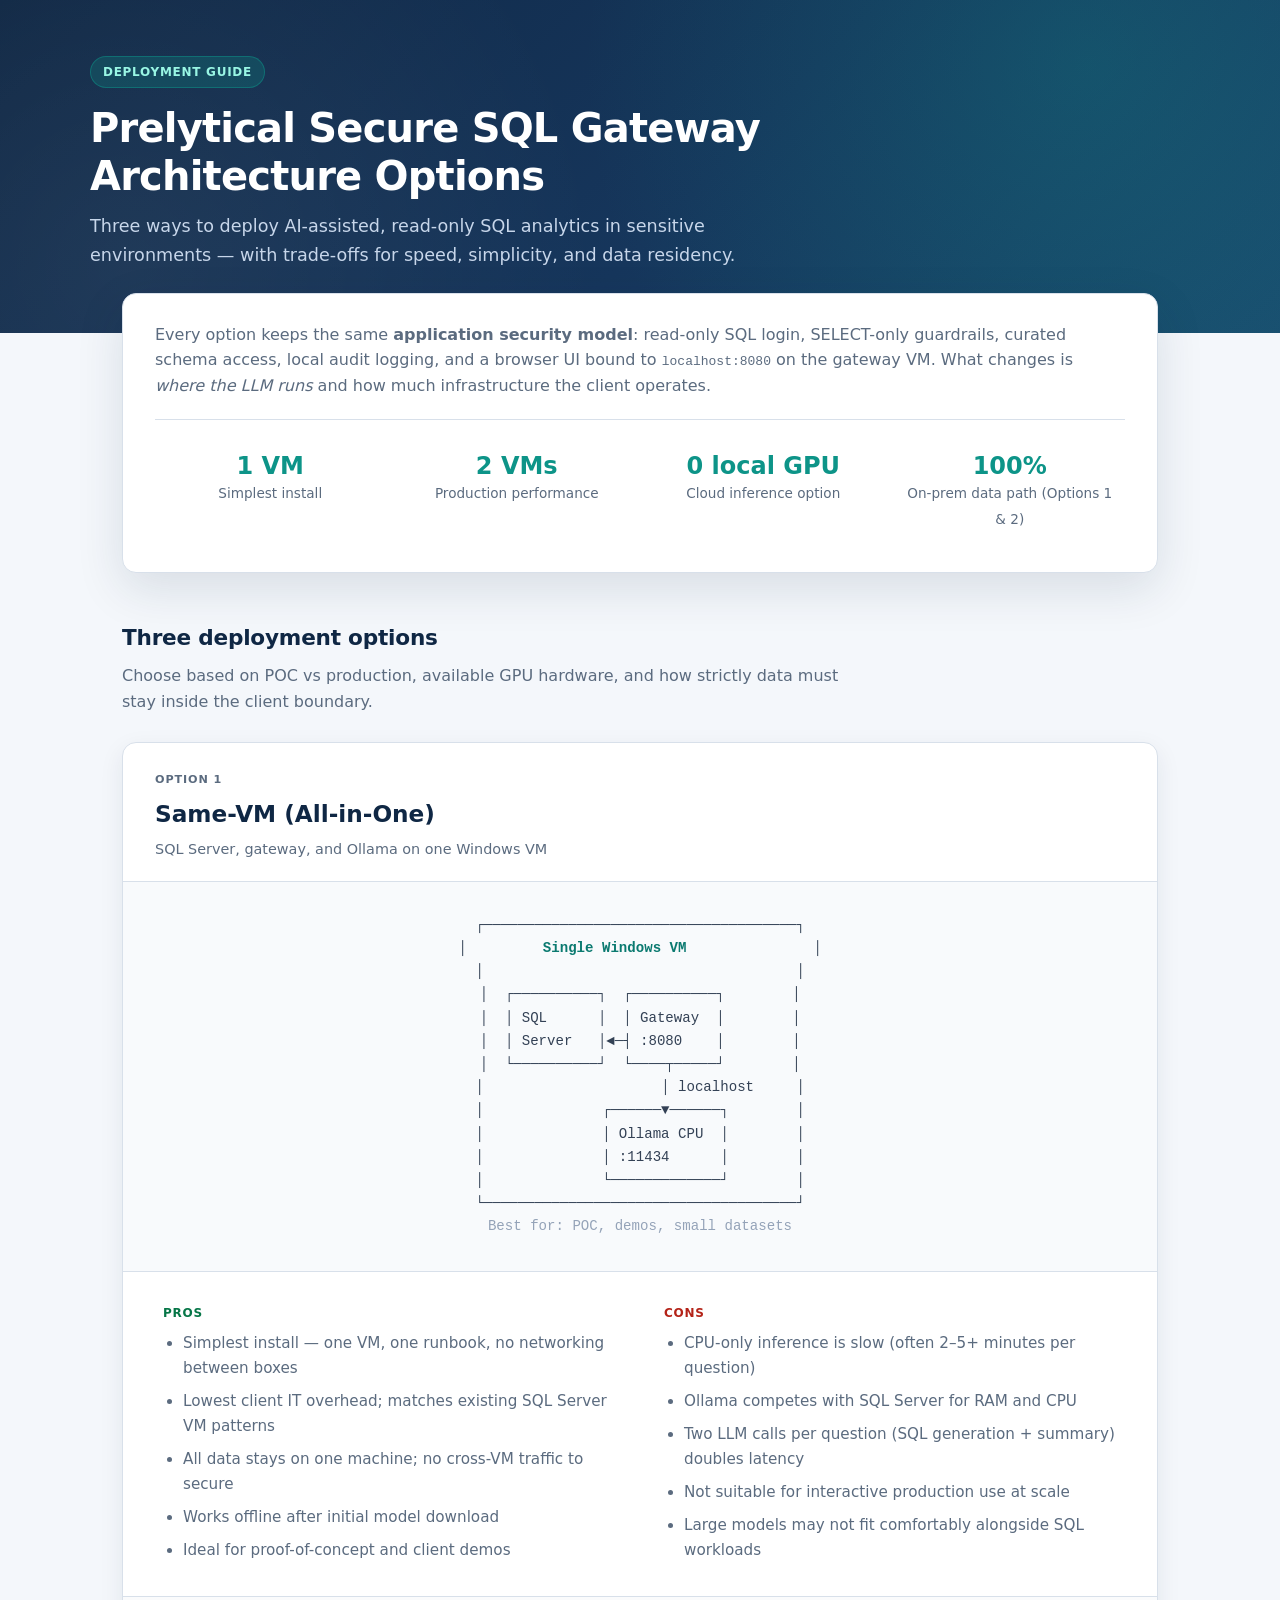
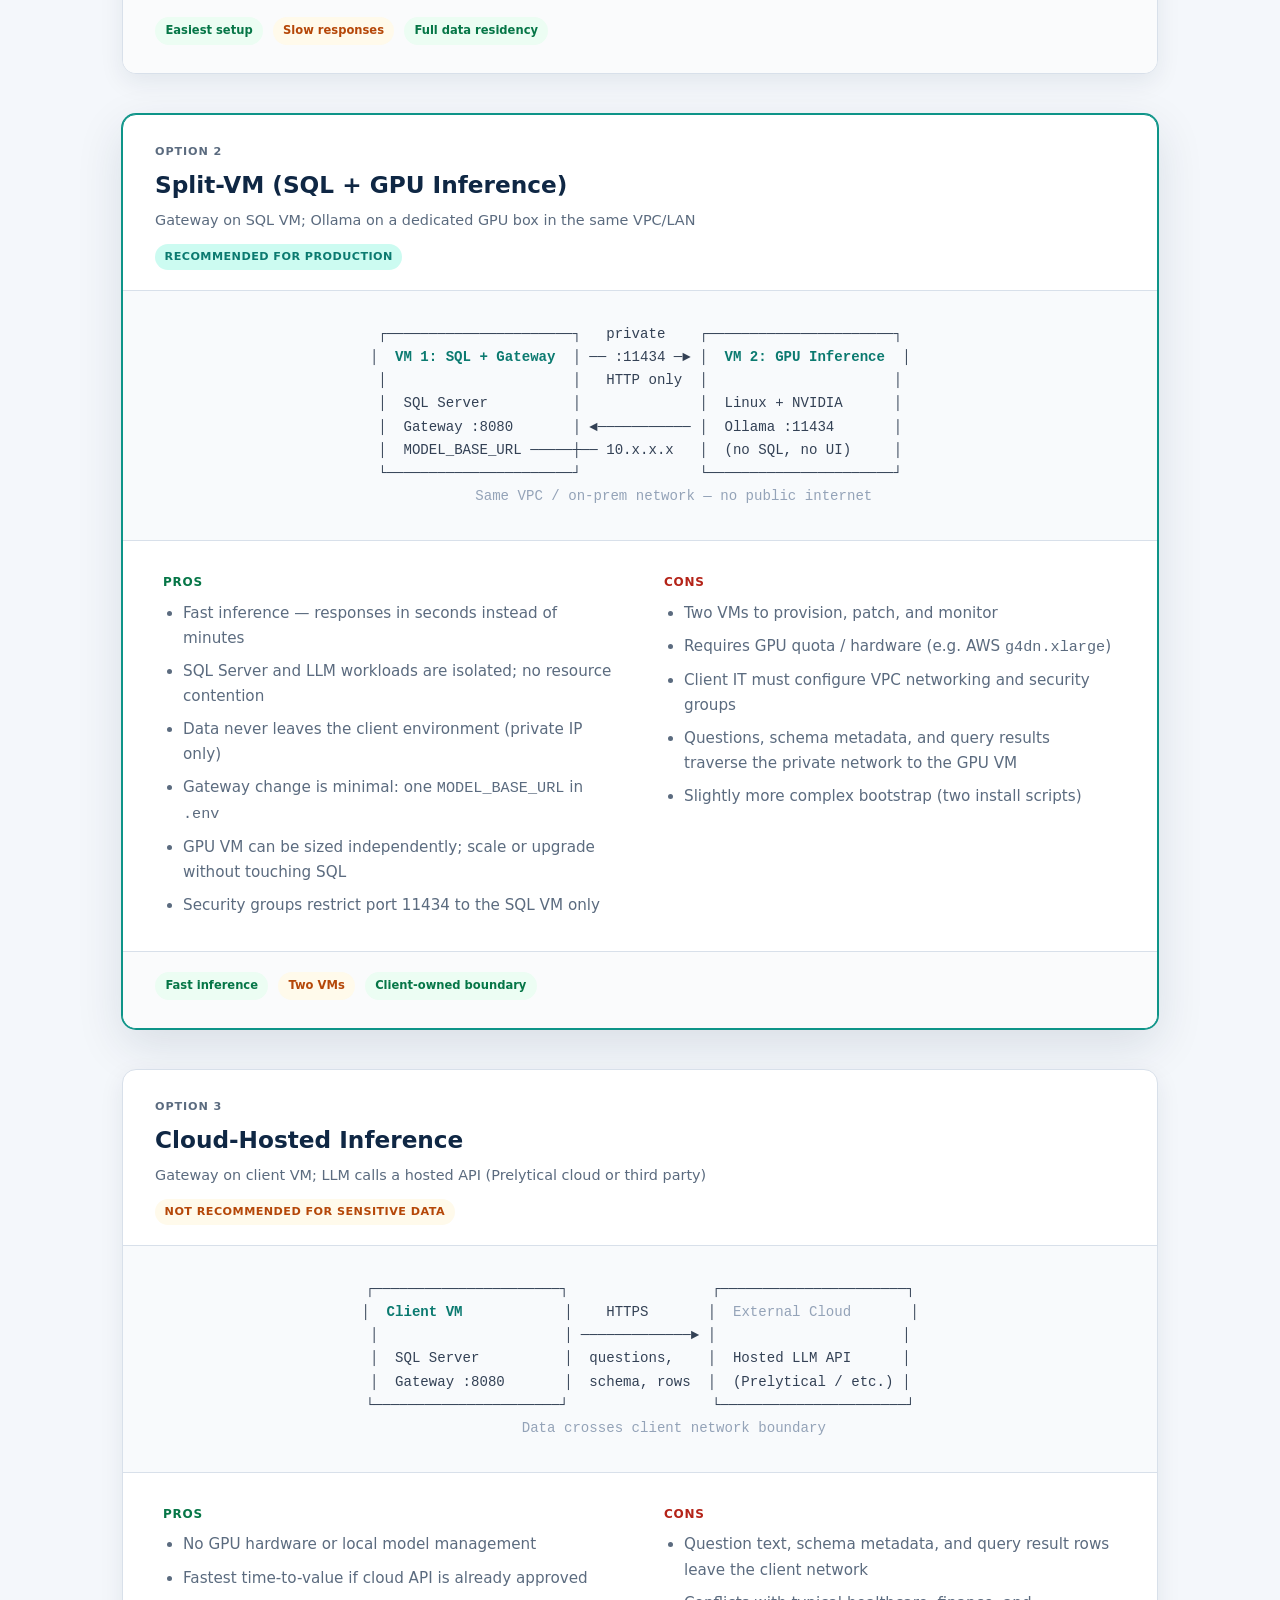
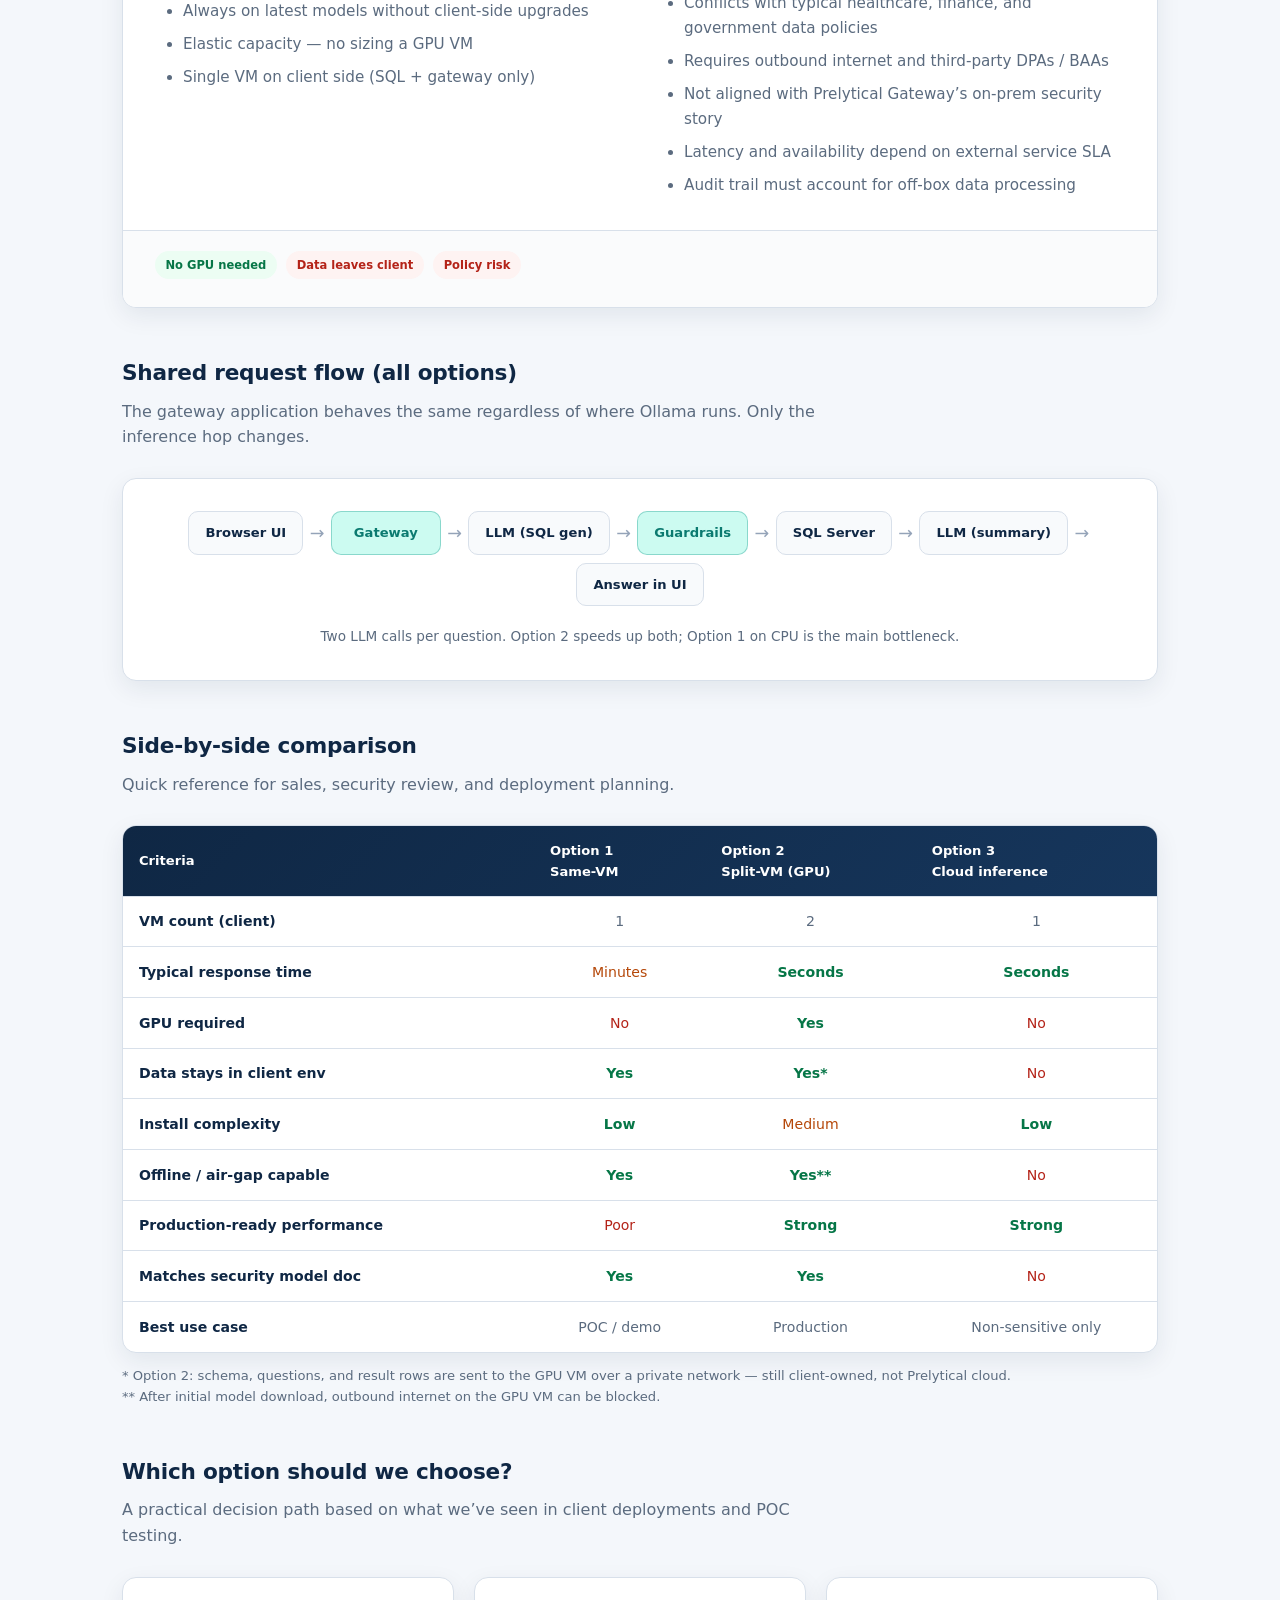
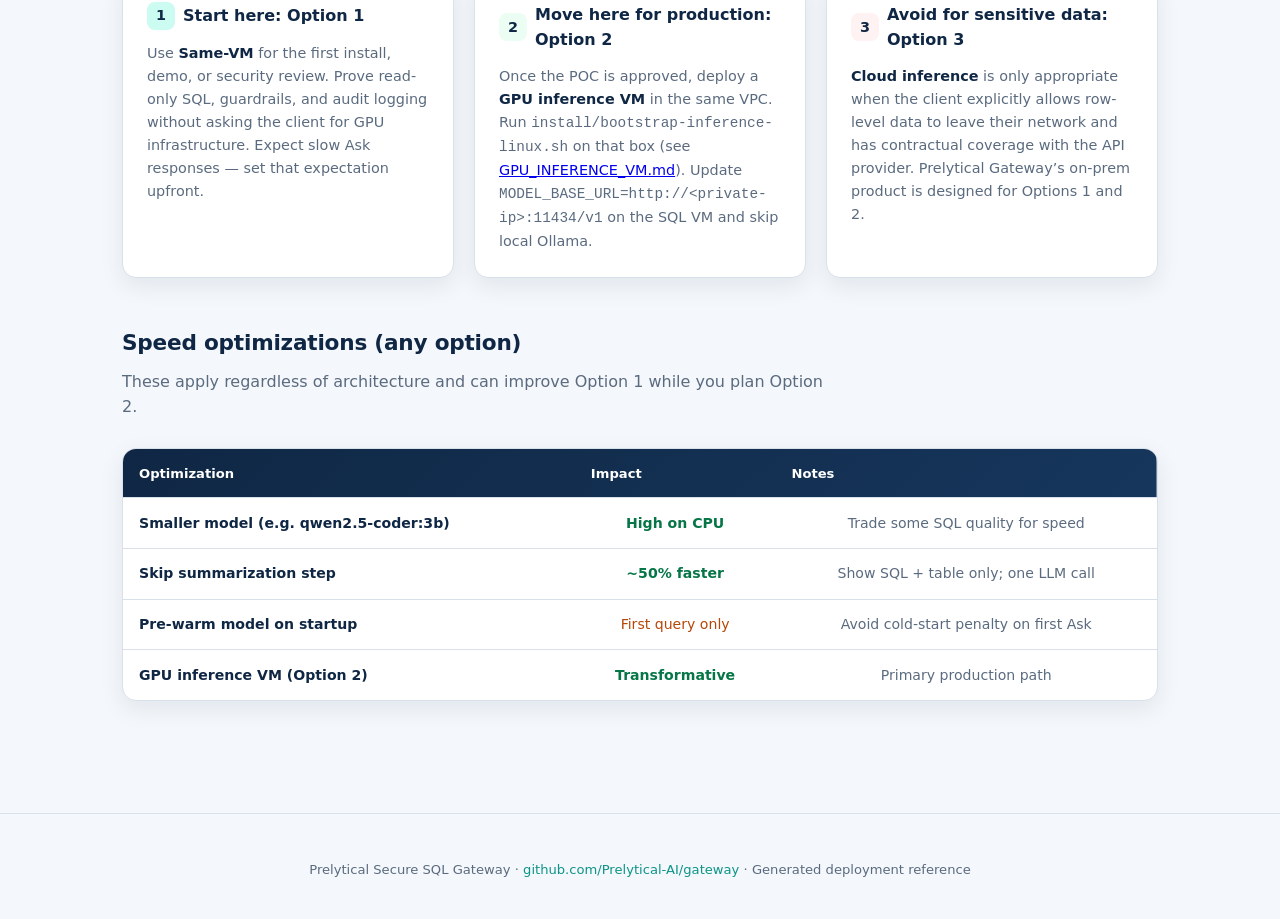
==== docs/ARCHITECTURE_OPTIONS.html @ 2bc0987d "separate vm" ====
<!DOCTYPE html>
<html lang="en">
<head>
  <meta charset="UTF-8" />
  <meta name="viewport" content="width=device-width, initial-scale=1.0" />
  <title>Prelytical Secure SQL Gateway — Architecture Options</title>
  <style>
    :root {
      --bg: #f4f7fb;
      --surface: #ffffff;
      --text: #0f2744;
      --muted: #5b6b7f;
      --border: #d8e0ea;
      --primary: #0d9488;
      --primary-light: #ccfbf1;
      --primary-dark: #0b7a70;
      --navy: #0f2744;
      --navy-mid: #16365c;
      --danger: #b42318;
      --danger-bg: #fef3f2;
      --success: #067647;
      --success-bg: #ecfdf3;
      --warning: #b54708;
      --warning-bg: #fffaeb;
      --shadow: 0 8px 24px rgba(15, 39, 68, 0.08);
      --shadow-lg: 0 16px 48px rgba(15, 39, 68, 0.12);
      --radius: 14px;
    }

    * { box-sizing: border-box; }

    html { scroll-behavior: smooth; }

    body {
      margin: 0;
      font-family: "Segoe UI", system-ui, -apple-system, BlinkMacSystemFont, sans-serif;
      background: var(--bg);
      color: var(--text);
      line-height: 1.6;
    }

    /* Header */
    .hero {
      background: linear-gradient(135deg, var(--navy) 0%, var(--navy-mid) 55%, #1a4a6e 100%);
      color: #fff;
      padding: 3.5rem 2rem 4rem;
      position: relative;
      overflow: hidden;
    }

    .hero::before {
      content: "";
      position: absolute;
      inset: 0;
      background:
        radial-gradient(circle at 85% 20%, rgba(13, 148, 136, 0.25) 0%, transparent 45%),
        radial-gradient(circle at 10% 80%, rgba(255, 255, 255, 0.06) 0%, transparent 40%);
      pointer-events: none;
    }

    .hero-inner {
      max-width: 1100px;
      margin: 0 auto;
      position: relative;
    }

    .badge {
      display: inline-block;
      background: rgba(13, 148, 136, 0.25);
      border: 1px solid rgba(13, 148, 136, 0.5);
      color: #99f6e4;
      font-size: 0.75rem;
      font-weight: 600;
      letter-spacing: 0.06em;
      text-transform: uppercase;
      padding: 0.35rem 0.75rem;
      border-radius: 999px;
      margin-bottom: 1rem;
    }

    .hero h1 {
      margin: 0 0 0.75rem;
      font-size: clamp(1.75rem, 4vw, 2.5rem);
      font-weight: 700;
      letter-spacing: -0.02em;
      line-height: 1.2;
    }

    .hero p {
      margin: 0;
      max-width: 680px;
      font-size: 1.1rem;
      color: #c7d6ea;
    }

    /* Layout */
    .container {
      max-width: 1100px;
      margin: 0 auto;
      padding: 0 2rem 4rem;
    }

    section {
      margin-top: 3rem;
    }

    section > h2 {
      font-size: 1.35rem;
      font-weight: 700;
      margin: 0 0 0.5rem;
      letter-spacing: -0.01em;
    }

    section > .section-lead {
      color: var(--muted);
      margin: 0 0 1.75rem;
      max-width: 720px;
    }

    /* Intro card */
    .intro-card {
      background: var(--surface);
      border: 1px solid var(--border);
      border-radius: var(--radius);
      padding: 1.75rem 2rem;
      margin-top: -2.5rem;
      box-shadow: var(--shadow-lg);
      position: relative;
      z-index: 1;
    }

    .intro-card p { margin: 0 0 1rem; color: var(--muted); }
    .intro-card p:last-child { margin-bottom: 0; }

    .intro-grid {
      display: grid;
      grid-template-columns: repeat(auto-fit, minmax(200px, 1fr));
      gap: 1rem;
      margin-top: 1.25rem;
      padding-top: 1.25rem;
      border-top: 1px solid var(--border);
    }

    .intro-stat {
      text-align: center;
      padding: 0.75rem;
    }

    .intro-stat strong {
      display: block;
      font-size: 1.5rem;
      color: var(--primary);
      line-height: 1.2;
    }

    .intro-stat span {
      font-size: 0.85rem;
      color: var(--muted);
    }

    /* Option cards — stacked full width */
    .options-grid {
      display: flex;
      flex-direction: column;
      gap: 2.5rem;
    }

    .option-card {
      background: var(--surface);
      border: 1px solid var(--border);
      border-radius: var(--radius);
      overflow: hidden;
      box-shadow: var(--shadow);
      display: flex;
      flex-direction: column;
      width: 100%;
      transition: transform 0.2s, box-shadow 0.2s;
    }

    .option-body {
      display: flex;
      flex-direction: column;
      border-top: 1px solid var(--border);
    }

    .option-card:hover {
      transform: translateY(-3px);
      box-shadow: var(--shadow-lg);
    }

    .option-card.recommended {
      border-color: var(--primary);
      box-shadow: 0 0 0 1px var(--primary), var(--shadow-lg);
    }

    .option-header {
      padding: 1.75rem 2rem 1.25rem;
    }

    .option-number {
      font-size: 0.7rem;
      font-weight: 700;
      letter-spacing: 0.08em;
      text-transform: uppercase;
      color: var(--muted);
      margin-bottom: 0.35rem;
    }

    .option-header h3 {
      margin: 0 0 0.35rem;
      font-size: 1.45rem;
      font-weight: 700;
    }

    .option-tagline {
      margin: 0;
      font-size: 0.9rem;
      color: var(--muted);
    }

    .rec-badge {
      display: inline-block;
      background: var(--primary-light);
      color: var(--primary-dark);
      font-size: 0.7rem;
      font-weight: 700;
      letter-spacing: 0.04em;
      text-transform: uppercase;
      padding: 0.25rem 0.6rem;
      border-radius: 999px;
      margin-top: 0.75rem;
    }

    .warn-badge {
      display: inline-block;
      background: var(--warning-bg);
      color: var(--warning);
      font-size: 0.7rem;
      font-weight: 700;
      letter-spacing: 0.04em;
      text-transform: uppercase;
      padding: 0.25rem 0.6rem;
      border-radius: 999px;
      margin-top: 0.75rem;
    }

    /* Architecture diagrams */
    .diagram {
      padding: 2rem 2.5rem;
      background: #f8fafc;
      border-bottom: 1px solid var(--border);
      font-family: "Cascadia Code", "SF Mono", Consolas, monospace;
      font-size: 0.88rem;
      line-height: 1.65;
      overflow-x: auto;
      white-space: pre;
      color: #334155;
      text-align: center;
    }

    .diagram .box {
      display: inline-block;
      background: #fff;
      border: 1px solid var(--border);
      border-radius: 6px;
      padding: 0.15rem 0.4rem;
    }

    .diagram .highlight { color: var(--primary-dark); font-weight: 600; }
    .diagram .dim { color: #94a3b8; }

    /* Pros / cons */
    .pros-cons {
      padding: 2rem 2.5rem;
      flex: 1;
      display: grid;
      grid-template-columns: 1fr 1fr;
      gap: 3rem;
      align-content: start;
    }

    .pc-block h4 {
      margin: 0 0 0.5rem;
      font-size: 0.75rem;
      font-weight: 700;
      letter-spacing: 0.06em;
      text-transform: uppercase;
    }

    .pc-block.pros h4 { color: var(--success); }
    .pc-block.cons h4 { color: var(--danger); }

    .pc-block ul {
      margin: 0;
      padding-left: 1.25rem;
      font-size: 0.95rem;
      line-height: 1.65;
      color: var(--muted);
    }

    .pc-block li { margin-bottom: 0.5rem; }
    .pc-block li:last-child { margin-bottom: 0; }

    .meta-row {
      display: flex;
      flex-wrap: wrap;
      gap: 0.6rem;
      padding: 1.25rem 2rem 1.75rem;
      border-top: 1px solid var(--border);
      background: #fafbfc;
    }

    .meta-pill {
      font-size: 0.72rem;
      font-weight: 600;
      padding: 0.3rem 0.65rem;
      border-radius: 999px;
      background: #eef2f7;
      color: var(--muted);
    }

    .meta-pill.good { background: var(--success-bg); color: var(--success); }
    .meta-pill.mid { background: var(--warning-bg); color: var(--warning); }
    .meta-pill.bad { background: var(--danger-bg); color: var(--danger); }

    /* Comparison table */
    .table-wrap {
      background: var(--surface);
      border: 1px solid var(--border);
      border-radius: var(--radius);
      overflow: hidden;
      box-shadow: var(--shadow);
    }

    table {
      width: 100%;
      border-collapse: collapse;
      font-size: 0.88rem;
    }

    thead {
      background: linear-gradient(135deg, var(--navy), var(--navy-mid));
      color: #fff;
    }

    th, td {
      padding: 0.85rem 1rem;
      text-align: left;
      border-bottom: 1px solid var(--border);
    }

    th { font-weight: 600; font-size: 0.82rem; }
    tbody tr:last-child td { border-bottom: none; }
    tbody tr:hover { background: #f8fafc; }

    td:first-child { font-weight: 600; color: var(--text); }
    td:not(:first-child) { color: var(--muted); text-align: center; }

    .cell-yes { color: var(--success) !important; font-weight: 600; }
    .cell-no { color: var(--danger) !important; }
    .cell-mid { color: var(--warning) !important; }

    /* Decision guide */
    .decision-grid {
      display: grid;
      grid-template-columns: repeat(auto-fit, minmax(280px, 1fr));
      gap: 1.25rem;
    }

    .decision-card {
      background: var(--surface);
      border: 1px solid var(--border);
      border-radius: var(--radius);
      padding: 1.5rem;
      box-shadow: var(--shadow);
    }

    .decision-card h3 {
      margin: 0 0 0.75rem;
      font-size: 1rem;
      display: flex;
      align-items: center;
      gap: 0.5rem;
    }

    .decision-icon {
      width: 28px;
      height: 28px;
      border-radius: 8px;
      display: flex;
      align-items: center;
      justify-content: center;
      font-size: 0.9rem;
      flex-shrink: 0;
    }

    .decision-icon.a { background: var(--primary-light); }
    .decision-icon.b { background: var(--success-bg); }
    .decision-icon.c { background: var(--danger-bg); }

    .decision-card p {
      margin: 0;
      font-size: 0.9rem;
      color: var(--muted);
    }

    .decision-card strong { color: var(--text); }

    /* Flow section */
    .flow-box {
      background: var(--surface);
      border: 1px solid var(--border);
      border-radius: var(--radius);
      padding: 2rem;
      box-shadow: var(--shadow);
    }

    .flow-steps {
      display: flex;
      flex-wrap: wrap;
      align-items: center;
      justify-content: center;
      gap: 0.5rem 0.25rem;
    }

    .flow-step {
      background: #f8fafc;
      border: 1px solid var(--border);
      border-radius: 10px;
      padding: 0.65rem 1rem;
      font-size: 0.82rem;
      font-weight: 600;
      text-align: center;
      min-width: 110px;
    }

    .flow-step.accent {
      background: var(--primary-light);
      border-color: rgba(13, 148, 136, 0.35);
      color: var(--primary-dark);
    }

    .flow-arrow {
      color: #94a3b8;
      font-size: 1.1rem;
      padding: 0 0.15rem;
    }

    .flow-caption {
      text-align: center;
      margin: 1.25rem 0 0;
      font-size: 0.85rem;
      color: var(--muted);
    }

    /* Footer */
    footer {
      text-align: center;
      padding: 2rem;
      color: var(--muted);
      font-size: 0.82rem;
      border-top: 1px solid var(--border);
      margin-top: 3rem;
    }

    footer a { color: var(--primary); text-decoration: none; }
    footer a:hover { text-decoration: underline; }

    @media (max-width: 768px) {
      .pros-cons {
        grid-template-columns: 1fr;
        gap: 1.5rem;
        padding: 1.5rem 1.25rem;
      }
      .diagram {
        padding: 1.5rem 1.25rem;
        font-size: 0.75rem;
        text-align: left;
      }
    }

    @media (max-width: 640px) {
      .hero { padding: 2.5rem 1.25rem 3rem; }
      .container { padding: 0 1.25rem 3rem; }
      .intro-card { margin-top: -1.5rem; padding: 1.25rem; }
      th, td { padding: 0.65rem 0.75rem; font-size: 0.8rem; }
      .flow-arrow { display: none; }
      .flow-steps { flex-direction: column; }
      .option-header,
      .diagram,
      .pros-cons,
      .meta-row { padding-left: 1.25rem; padding-right: 1.25rem; }
    }

    @media print {
      .hero { padding: 1.5rem; }
      .option-card { break-inside: avoid; box-shadow: none; }
      .option-card:hover { transform: none; }
    }
  </style>
</head>
<body>

  <header class="hero">
    <div class="hero-inner">
      <span class="badge">Deployment Guide</span>
      <h1>Prelytical Secure SQL Gateway<br />Architecture Options</h1>
      <p>Three ways to deploy AI-assisted, read-only SQL analytics in sensitive environments — with trade-offs for speed, simplicity, and data residency.</p>
    </div>
  </header>

  <div class="container">

    <div class="intro-card">
      <p>
        Every option keeps the same <strong>application security model</strong>: read-only SQL login,
        SELECT-only guardrails, curated schema access, local audit logging, and a browser UI bound to
        <code>localhost:8080</code> on the gateway VM. What changes is <em>where the LLM runs</em> and
        how much infrastructure the client operates.
      </p>
      <div class="intro-grid">
        <div class="intro-stat"><strong>1 VM</strong><span>Simplest install</span></div>
        <div class="intro-stat"><strong>2 VMs</strong><span>Production performance</span></div>
        <div class="intro-stat"><strong>0 local GPU</strong><span>Cloud inference option</span></div>
        <div class="intro-stat"><strong>100%</strong><span>On-prem data path (Options 1 &amp; 2)</span></div>
      </div>
    </div>

    <!-- Options -->
    <section id="options">
      <h2>Three deployment options</h2>
      <p class="section-lead">Choose based on POC vs production, available GPU hardware, and how strictly data must stay inside the client boundary.</p>

      <div class="options-grid">

        <!-- Option 1 -->
        <article class="option-card" id="option-1">
          <div class="option-header">
            <div class="option-number">Option 1</div>
            <h3>Same-VM (All-in-One)</h3>
            <p class="option-tagline">SQL Server, gateway, and Ollama on one Windows VM</p>
          </div>
          <div class="option-body">
          <div class="diagram">┌─────────────────────────────────────┐
│         <span class="highlight">Single Windows VM</span>               │
│                                     │
│  ┌──────────┐  ┌──────────┐        │
│  │ SQL      │  │ Gateway  │        │
│  │ Server   │◄─┤ :8080    │        │
│  └──────────┘  └────┬─────┘        │
│                     │ localhost     │
│              ┌──────▼──────┐        │
│              │ Ollama CPU  │        │
│              │ :11434      │        │
│              └─────────────┘        │
└─────────────────────────────────────┘
<span class="dim">Best for: POC, demos, small datasets</span></div>
          <div class="pros-cons">
            <div class="pc-block pros">
              <h4>Pros</h4>
              <ul>
                <li>Simplest install — one VM, one runbook, no networking between boxes</li>
                <li>Lowest client IT overhead; matches existing SQL Server VM patterns</li>
                <li>All data stays on one machine; no cross-VM traffic to secure</li>
                <li>Works offline after initial model download</li>
                <li>Ideal for proof-of-concept and client demos</li>
              </ul>
            </div>
            <div class="pc-block cons">
              <h4>Cons</h4>
              <ul>
                <li>CPU-only inference is slow (often 2–5+ minutes per question)</li>
                <li>Ollama competes with SQL Server for RAM and CPU</li>
                <li>Two LLM calls per question (SQL generation + summary) doubles latency</li>
                <li>Not suitable for interactive production use at scale</li>
                <li>Large models may not fit comfortably alongside SQL workloads</li>
              </ul>
            </div>
          </div>
          </div>
          <div class="meta-row">
            <span class="meta-pill good">Easiest setup</span>
            <span class="meta-pill mid">Slow responses</span>
            <span class="meta-pill good">Full data residency</span>
          </div>
        </article>

        <!-- Option 2 -->
        <article class="option-card recommended" id="option-2">
          <div class="option-header">
            <div class="option-number">Option 2</div>
            <h3>Split-VM (SQL + GPU Inference)</h3>
            <p class="option-tagline">Gateway on SQL VM; Ollama on a dedicated GPU box in the same VPC/LAN</p>
            <span class="rec-badge">Recommended for production</span>
          </div>
          <div class="option-body">
          <div class="diagram">┌──────────────────────┐   private    ┌──────────────────────┐
│  <span class="highlight">VM 1: SQL + Gateway</span>  │ ── :11434 ─► │  <span class="highlight">VM 2: GPU Inference</span>  │
│                      │   HTTP only  │                      │
│  SQL Server          │              │  Linux + NVIDIA      │
│  Gateway :8080       │ ◄─────────── │  Ollama :11434       │
│  MODEL_BASE_URL ─────┼── 10.x.x.x   │  (no SQL, no UI)     │
└──────────────────────┘              └──────────────────────┘
        <span class="dim">Same VPC / on-prem network — no public internet</span></div>
          <div class="pros-cons">
            <div class="pc-block pros">
              <h4>Pros</h4>
              <ul>
                <li>Fast inference — responses in seconds instead of minutes</li>
                <li>SQL Server and LLM workloads are isolated; no resource contention</li>
                <li>Data never leaves the client environment (private IP only)</li>
                <li>Gateway change is minimal: one <code>MODEL_BASE_URL</code> in <code>.env</code></li>
                <li>GPU VM can be sized independently; scale or upgrade without touching SQL</li>
                <li>Security groups restrict port 11434 to the SQL VM only</li>
              </ul>
            </div>
            <div class="pc-block cons">
              <h4>Cons</h4>
              <ul>
                <li>Two VMs to provision, patch, and monitor</li>
                <li>Requires GPU quota / hardware (e.g. AWS <code>g4dn.xlarge</code>)</li>
                <li>Client IT must configure VPC networking and security groups</li>
                <li>Questions, schema metadata, and query results traverse the private network to the GPU VM</li>
                <li>Slightly more complex bootstrap (two install scripts)</li>
              </ul>
            </div>
          </div>
          </div>
          <div class="meta-row">
            <span class="meta-pill good">Fast inference</span>
            <span class="meta-pill mid">Two VMs</span>
            <span class="meta-pill good">Client-owned boundary</span>
          </div>
        </article>

        <!-- Option 3 -->
        <article class="option-card" id="option-3">
          <div class="option-header">
            <div class="option-number">Option 3</div>
            <h3>Cloud-Hosted Inference</h3>
            <p class="option-tagline">Gateway on client VM; LLM calls a hosted API (Prelytical cloud or third party)</p>
            <span class="warn-badge">Not recommended for sensitive data</span>
          </div>
          <div class="option-body">
          <div class="diagram">┌──────────────────────┐                 ┌──────────────────────┐
│  <span class="highlight">Client VM</span>            │    HTTPS       │  <span class="dim">External Cloud</span>       │
│                      │ ─────────────► │                      │
│  SQL Server          │  questions,    │  Hosted LLM API      │
│  Gateway :8080       │  schema, rows  │  (Prelytical / etc.) │
└──────────────────────┘                 └──────────────────────┘
        <span class="dim">Data crosses client network boundary</span></div>
          <div class="pros-cons">
            <div class="pc-block pros">
              <h4>Pros</h4>
              <ul>
                <li>No GPU hardware or local model management</li>
                <li>Fastest time-to-value if cloud API is already approved</li>
                <li>Always on latest models without client-side upgrades</li>
                <li>Elastic capacity — no sizing a GPU VM</li>
                <li>Single VM on client side (SQL + gateway only)</li>
              </ul>
            </div>
            <div class="pc-block cons">
              <h4>Cons</h4>
              <ul>
                <li>Question text, schema metadata, and query result rows leave the client network</li>
                <li>Conflicts with typical healthcare, finance, and government data policies</li>
                <li>Requires outbound internet and third-party DPAs / BAAs</li>
                <li>Not aligned with Prelytical Gateway’s on-prem security story</li>
                <li>Latency and availability depend on external service SLA</li>
                <li>Audit trail must account for off-box data processing</li>
              </ul>
            </div>
          </div>
          </div>
          <div class="meta-row">
            <span class="meta-pill good">No GPU needed</span>
            <span class="meta-pill bad">Data leaves client</span>
            <span class="meta-pill bad">Policy risk</span>
          </div>
        </article>

      </div>
    </section>

    <!-- Data flow -->
    <section id="data-flow">
      <h2>Shared request flow (all options)</h2>
      <p class="section-lead">The gateway application behaves the same regardless of where Ollama runs. Only the inference hop changes.</p>
      <div class="flow-box">
        <div class="flow-steps">
          <div class="flow-step">Browser UI</div>
          <span class="flow-arrow">→</span>
          <div class="flow-step accent">Gateway</div>
          <span class="flow-arrow">→</span>
          <div class="flow-step">LLM (SQL gen)</div>
          <span class="flow-arrow">→</span>
          <div class="flow-step accent">Guardrails</div>
          <span class="flow-arrow">→</span>
          <div class="flow-step">SQL Server</div>
          <span class="flow-arrow">→</span>
          <div class="flow-step">LLM (summary)</div>
          <span class="flow-arrow">→</span>
          <div class="flow-step">Answer in UI</div>
        </div>
        <p class="flow-caption">Two LLM calls per question. Option 2 speeds up both; Option 1 on CPU is the main bottleneck.</p>
      </div>
    </section>

    <!-- Comparison table -->
    <section id="comparison">
      <h2>Side-by-side comparison</h2>
      <p class="section-lead">Quick reference for sales, security review, and deployment planning.</p>
      <div class="table-wrap">
        <table>
          <thead>
            <tr>
              <th>Criteria</th>
              <th>Option 1<br />Same-VM</th>
              <th>Option 2<br />Split-VM (GPU)</th>
              <th>Option 3<br />Cloud inference</th>
            </tr>
          </thead>
          <tbody>
            <tr>
              <td>VM count (client)</td>
              <td>1</td>
              <td>2</td>
              <td>1</td>
            </tr>
            <tr>
              <td>Typical response time</td>
              <td class="cell-mid">Minutes</td>
              <td class="cell-yes">Seconds</td>
              <td class="cell-yes">Seconds</td>
            </tr>
            <tr>
              <td>GPU required</td>
              <td class="cell-no">No</td>
              <td class="cell-yes">Yes</td>
              <td class="cell-no">No</td>
            </tr>
            <tr>
              <td>Data stays in client env</td>
              <td class="cell-yes">Yes</td>
              <td class="cell-yes">Yes*</td>
              <td class="cell-no">No</td>
            </tr>
            <tr>
              <td>Install complexity</td>
              <td class="cell-yes">Low</td>
              <td class="cell-mid">Medium</td>
              <td class="cell-yes">Low</td>
            </tr>
            <tr>
              <td>Offline / air-gap capable</td>
              <td class="cell-yes">Yes</td>
              <td class="cell-yes">Yes**</td>
              <td class="cell-no">No</td>
            </tr>
            <tr>
              <td>Production-ready performance</td>
              <td class="cell-no">Poor</td>
              <td class="cell-yes">Strong</td>
              <td class="cell-yes">Strong</td>
            </tr>
            <tr>
              <td>Matches security model doc</td>
              <td class="cell-yes">Yes</td>
              <td class="cell-yes">Yes</td>
              <td class="cell-no">No</td>
            </tr>
            <tr>
              <td>Best use case</td>
              <td>POC / demo</td>
              <td>Production</td>
              <td>Non-sensitive only</td>
            </tr>
          </tbody>
        </table>
      </div>
      <p style="font-size: 0.82rem; color: var(--muted); margin-top: 0.75rem;">
        * Option 2: schema, questions, and result rows are sent to the GPU VM over a private network — still client-owned, not Prelytical cloud.<br />
        ** After initial model download, outbound internet on the GPU VM can be blocked.
      </p>
    </section>

    <!-- Decision guide -->
    <section id="decision">
      <h2>Which option should we choose?</h2>
      <p class="section-lead">A practical decision path based on what we’ve seen in client deployments and POC testing.</p>
      <div class="decision-grid">
        <div class="decision-card">
          <h3><span class="decision-icon a">1</span> Start here: Option 1</h3>
          <p>
            Use <strong>Same-VM</strong> for the first install, demo, or security review.
            Prove read-only SQL, guardrails, and audit logging without asking the client for GPU infrastructure.
            Expect slow Ask responses — set that expectation upfront.
          </p>
        </div>
        <div class="decision-card">
          <h3><span class="decision-icon b">2</span> Move here for production: Option 2</h3>
          <p>
            Once the POC is approved, deploy a <strong>GPU inference VM</strong> in the same VPC.
            Run <code>install/bootstrap-inference-linux.sh</code> on that box (see
            <a href="GPU_INFERENCE_VM.md">GPU_INFERENCE_VM.md</a>).
            Update <code>MODEL_BASE_URL=http://&lt;private-ip&gt;:11434/v1</code> on the SQL VM and skip local Ollama.
          </p>
        </div>
        <div class="decision-card">
          <h3><span class="decision-icon c">3</span> Avoid for sensitive data: Option 3</h3>
          <p>
            <strong>Cloud inference</strong> is only appropriate when the client explicitly allows row-level data
            to leave their network and has contractual coverage with the API provider.
            Prelytical Gateway’s on-prem product is designed for Options 1 and 2.
          </p>
        </div>
      </div>
    </section>

    <!-- Quick wins -->
    <section id="optimizations">
      <h2>Speed optimizations (any option)</h2>
      <p class="section-lead">These apply regardless of architecture and can improve Option 1 while you plan Option 2.</p>
      <div class="table-wrap">
        <table>
          <thead>
            <tr>
              <th>Optimization</th>
              <th>Impact</th>
              <th>Notes</th>
            </tr>
          </thead>
          <tbody>
            <tr>
              <td>Smaller model (e.g. qwen2.5-coder:3b)</td>
              <td class="cell-yes">High on CPU</td>
              <td>Trade some SQL quality for speed</td>
            </tr>
            <tr>
              <td>Skip summarization step</td>
              <td class="cell-yes">~50% faster</td>
              <td>Show SQL + table only; one LLM call</td>
            </tr>
            <tr>
              <td>Pre-warm model on startup</td>
              <td class="cell-mid">First query only</td>
              <td>Avoid cold-start penalty on first Ask</td>
            </tr>
            <tr>
              <td>GPU inference VM (Option 2)</td>
              <td class="cell-yes">Transformative</td>
              <td>Primary production path</td>
            </tr>
          </tbody>
        </table>
      </div>
    </section>

  </div>

  <footer>
    <p>
      Prelytical Secure SQL Gateway &middot;
      <a href="https://github.com/Prelytical-AI/gateway">github.com/Prelytical-AI/gateway</a>
      &middot; Generated deployment reference
    </p>
  </footer>

</body>
</html>
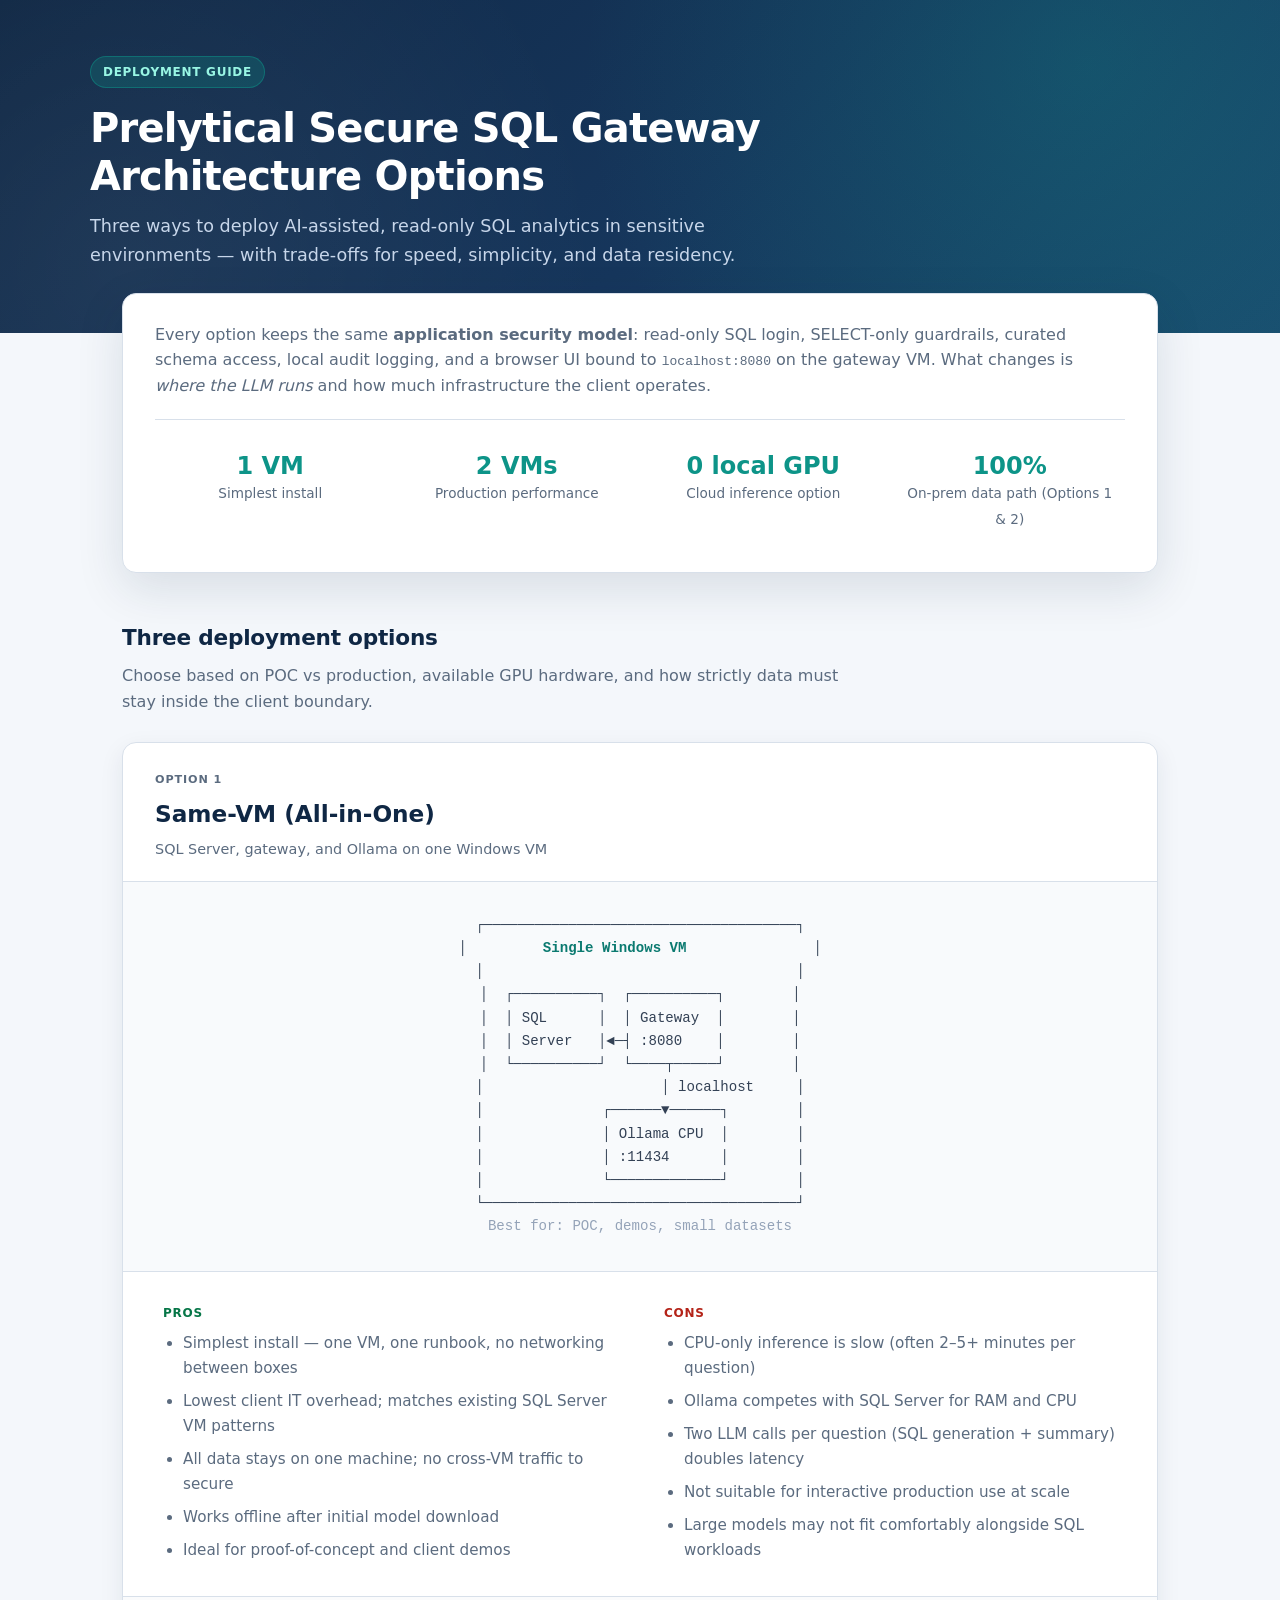
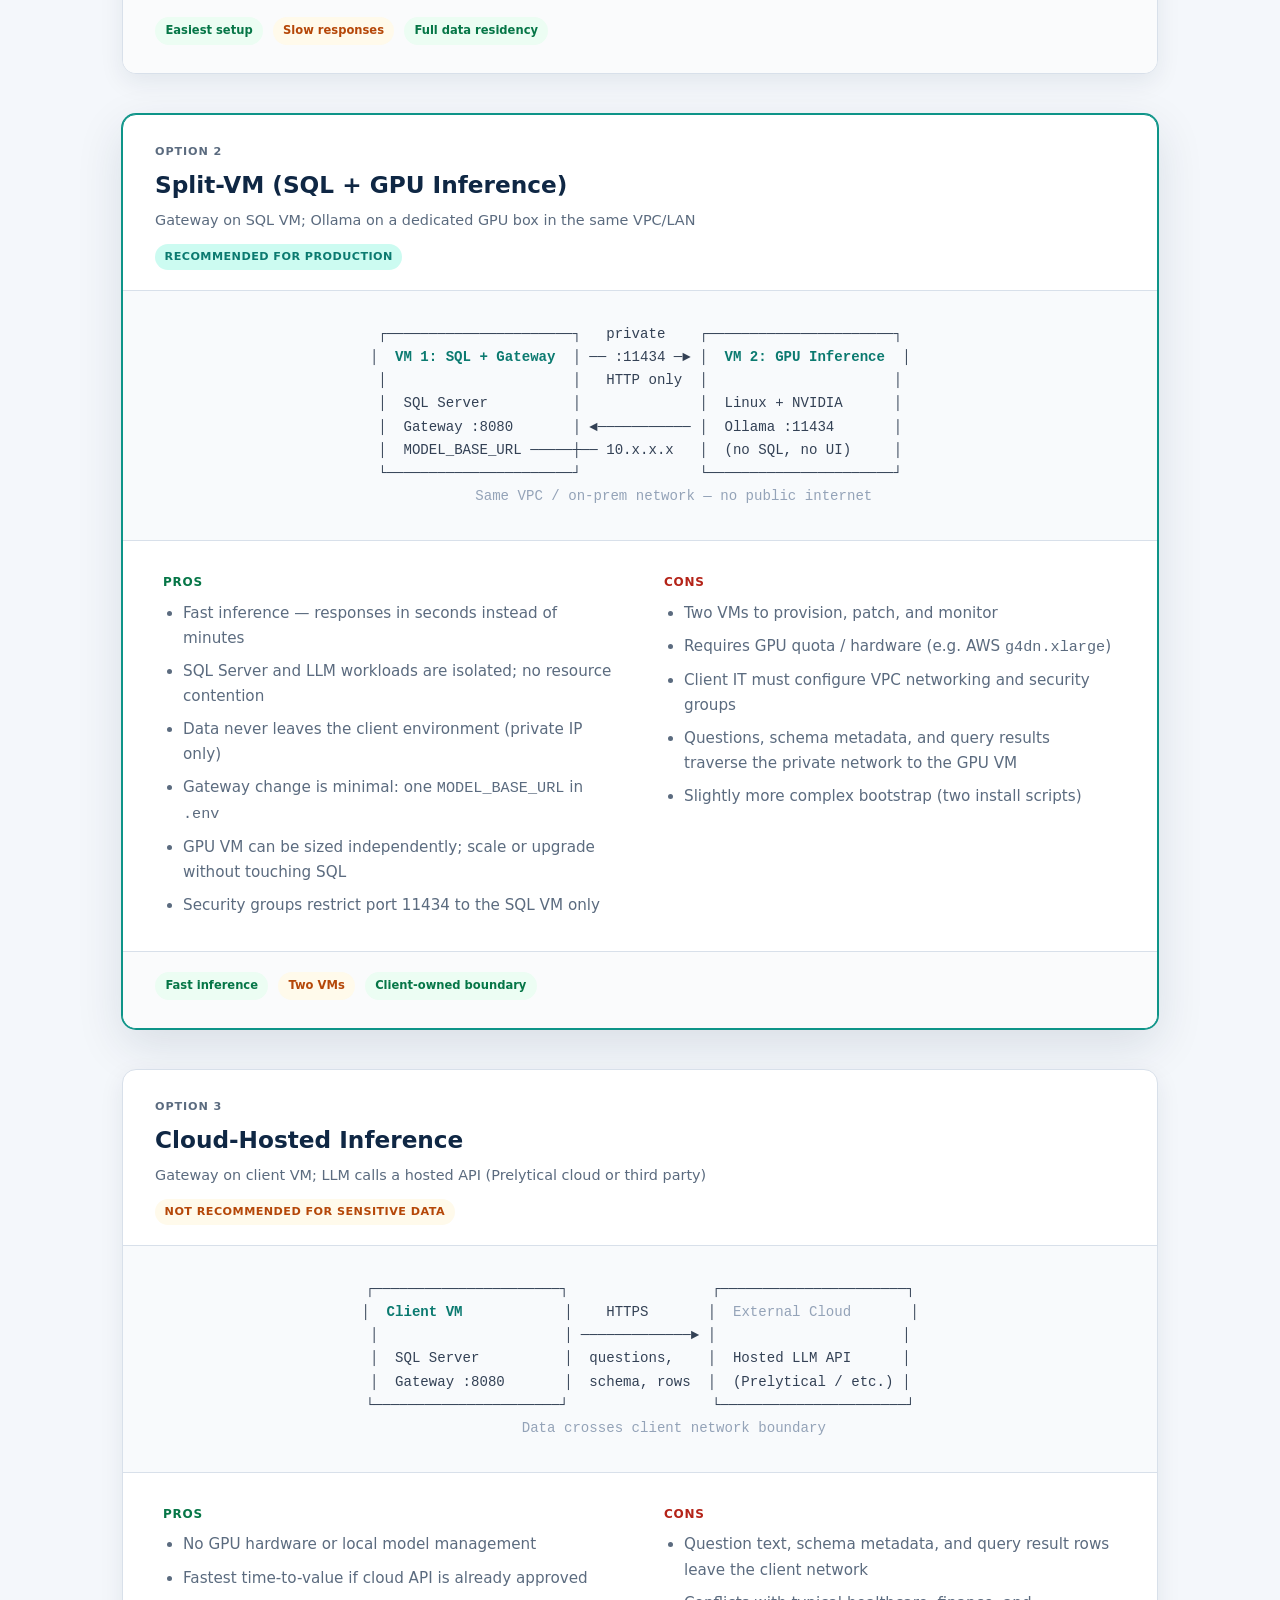
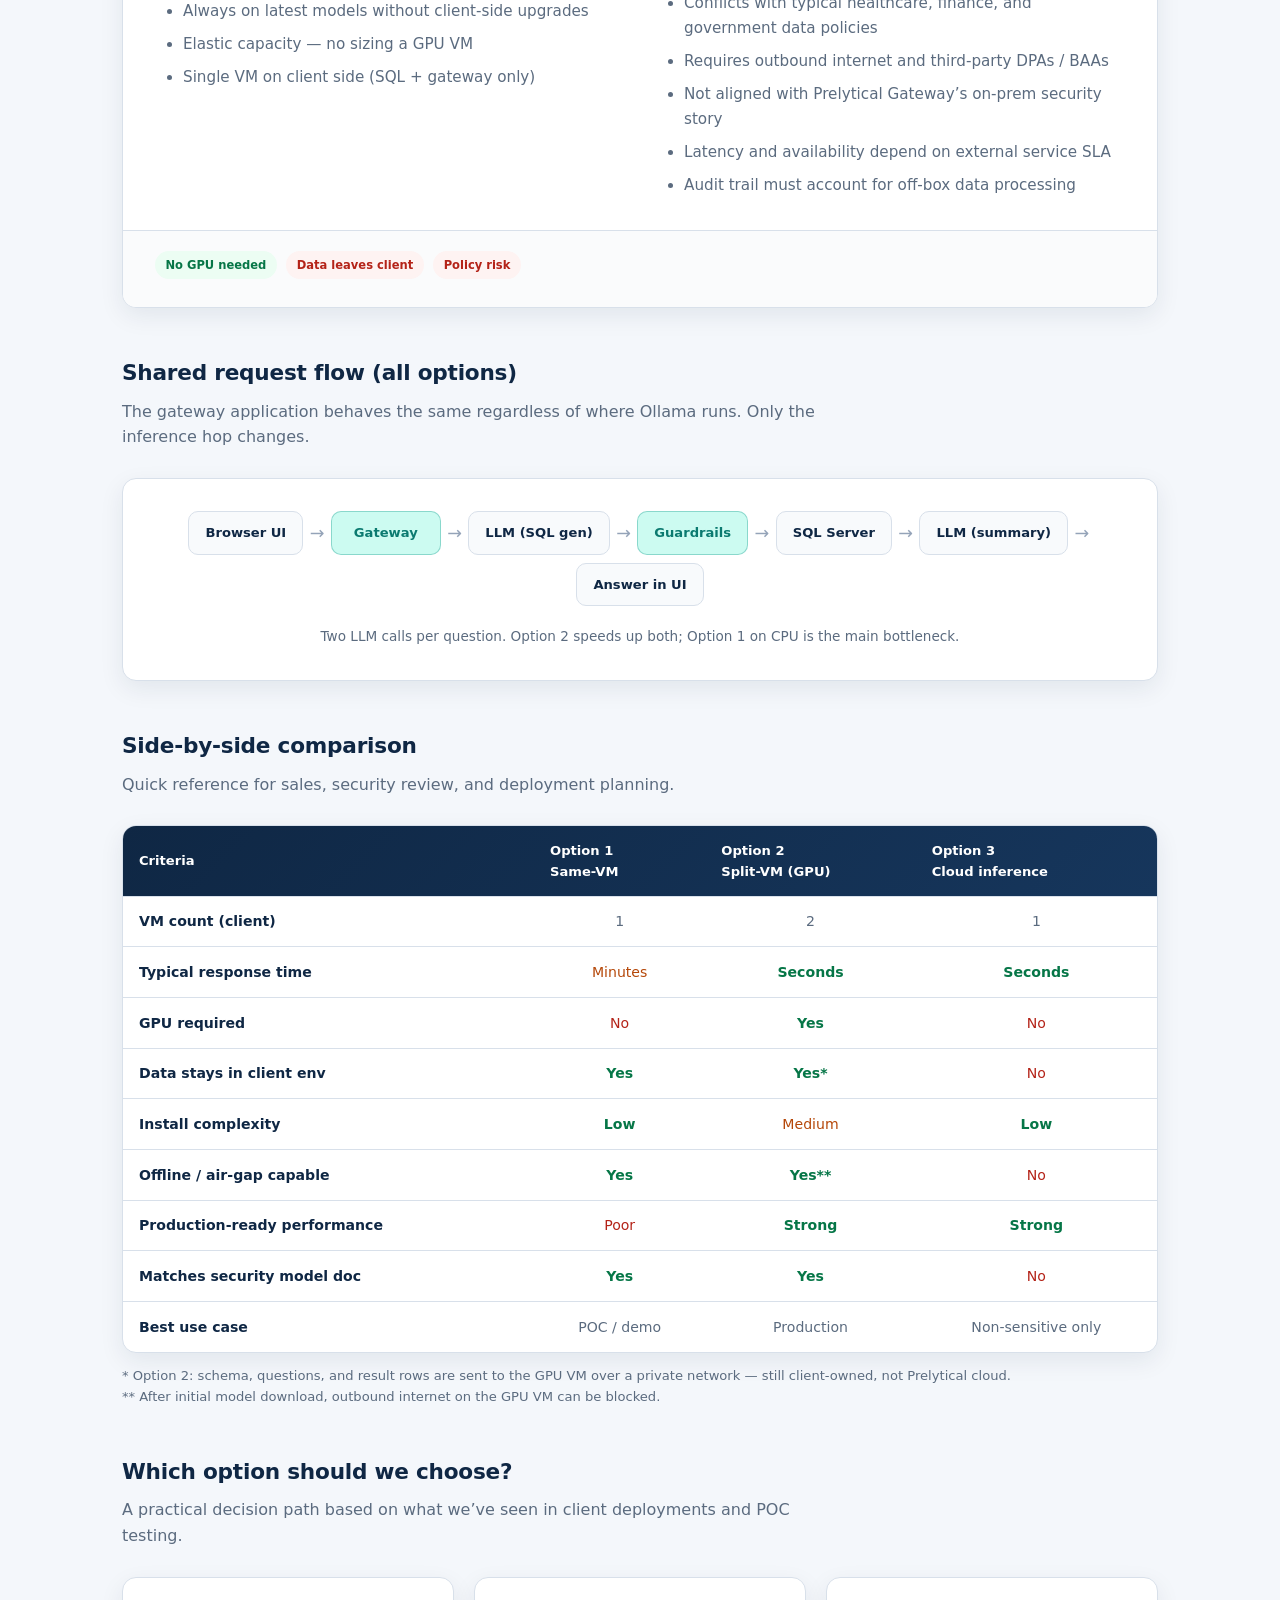
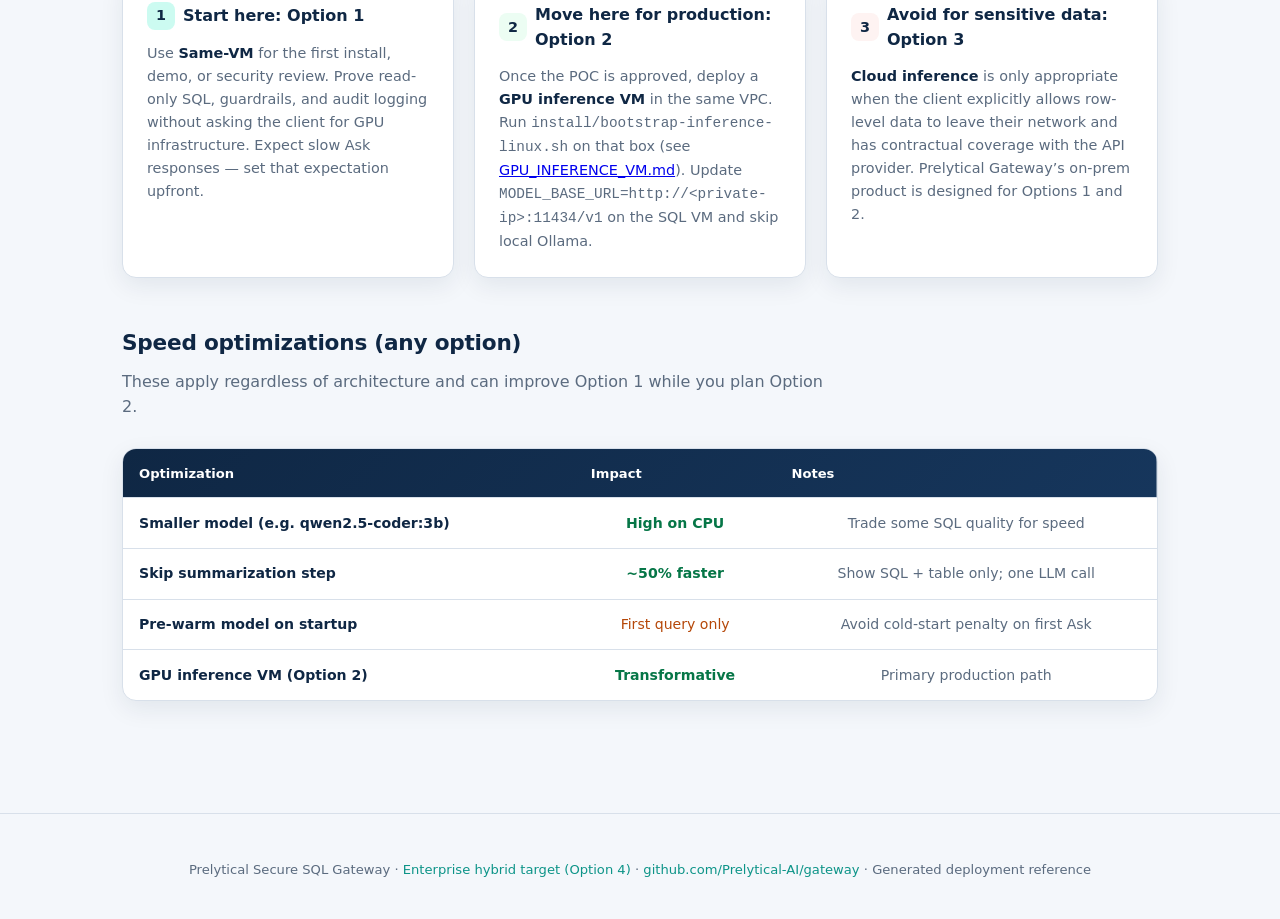
==== commit 79ee2a76: "Add ODBC Driver 17 support and env-configurable brief schema limits. Improve connection strings for " ====
--- a/docs/ARCHITECTURE_OPTIONS.html
+++ b/docs/ARCHITECTURE_OPTIONS.html
@@ -862,6 +862,8 @@
   <footer>
     <p>
       Prelytical Secure SQL Gateway &middot;
+      <a href="ENTERPRISE_ARCHITECTURE.html">Enterprise hybrid target (Option 4)</a>
+      &middot;
       <a href="https://github.com/Prelytical-AI/gateway">github.com/Prelytical-AI/gateway</a>
       &middot; Generated deployment reference
     </p>
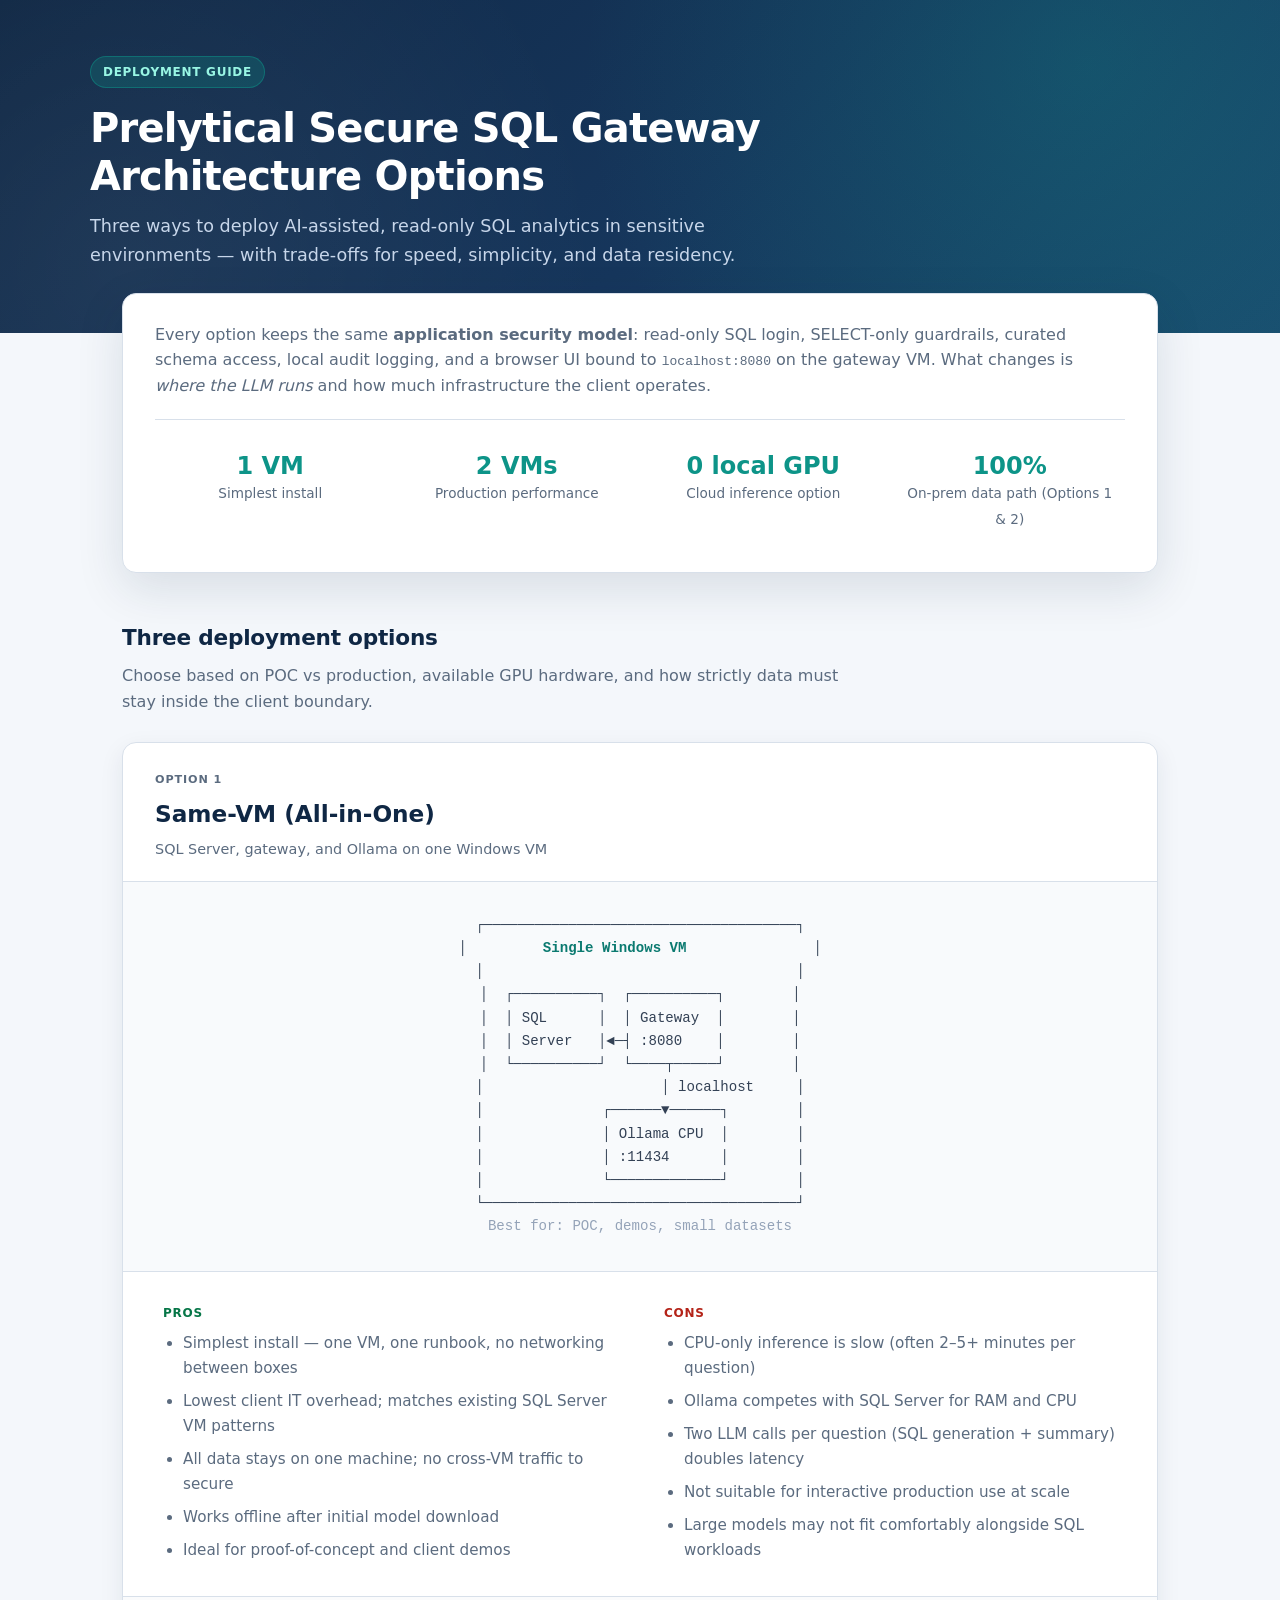
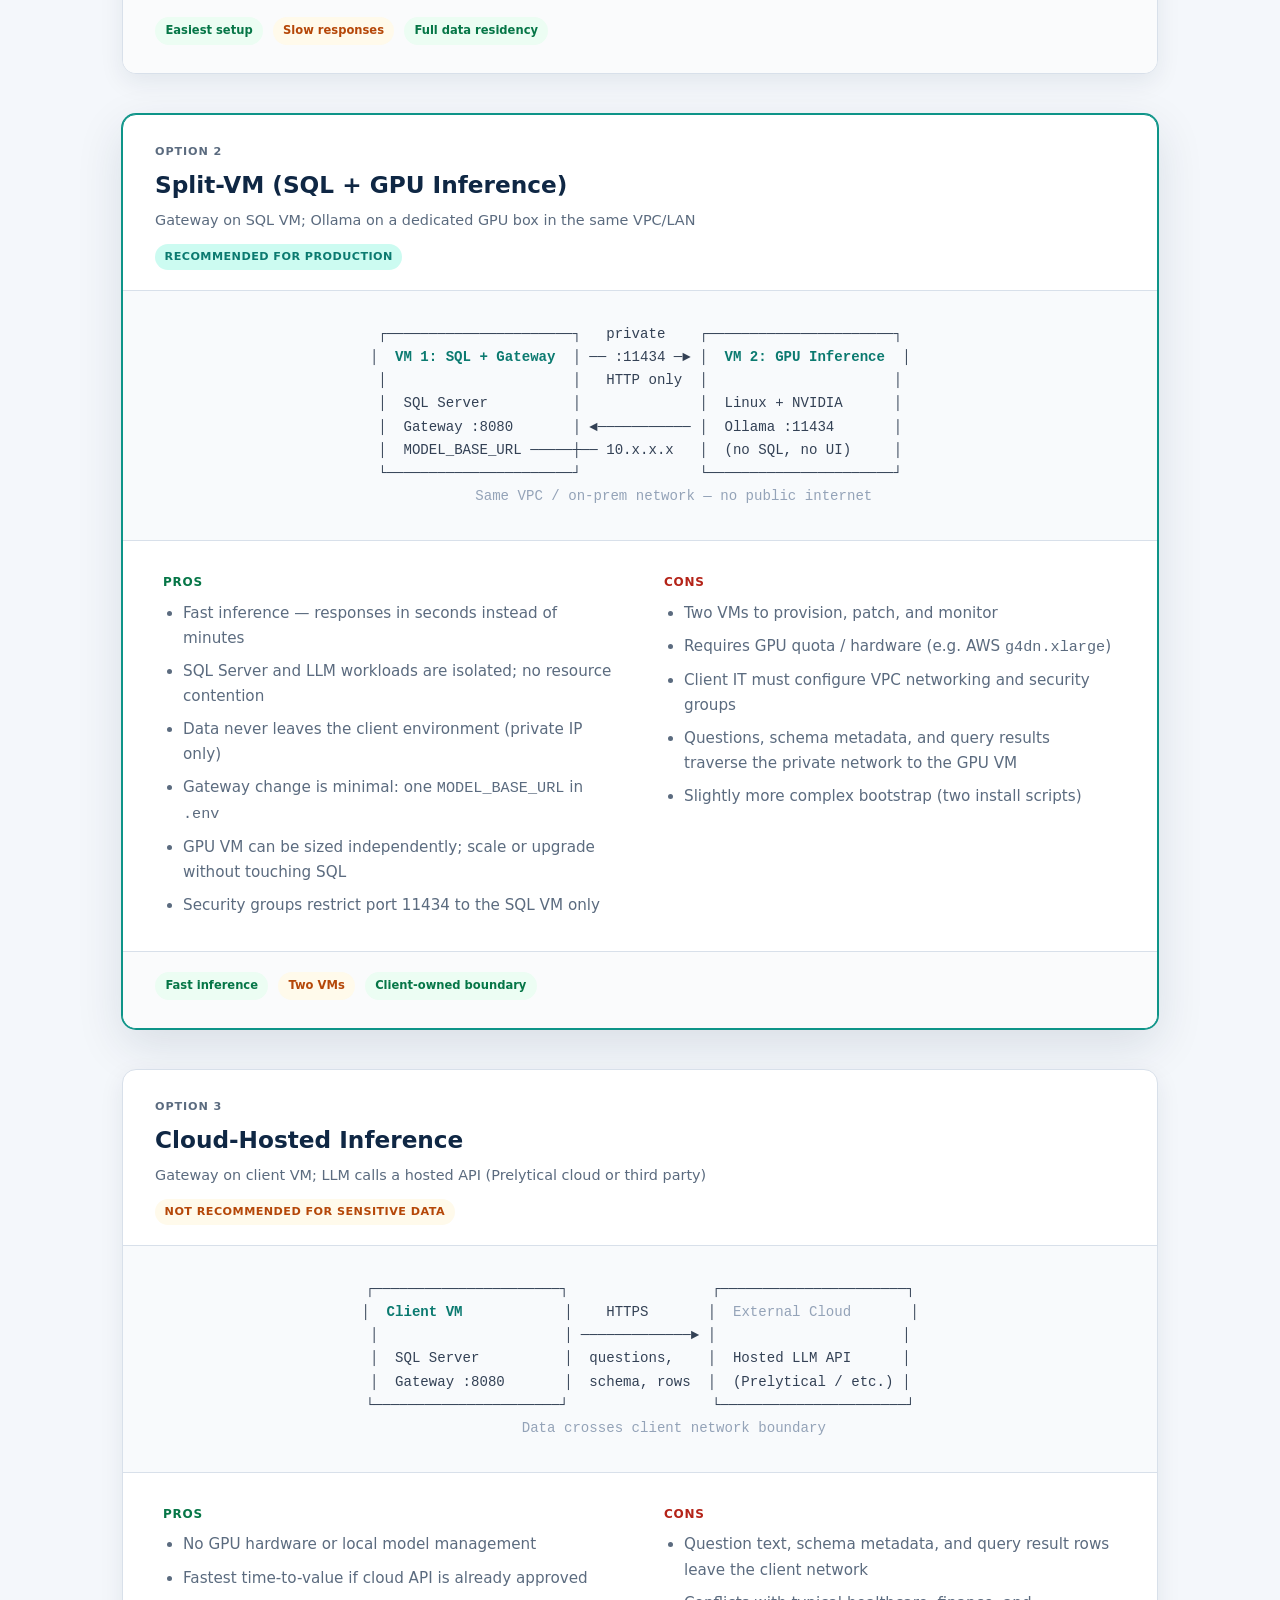
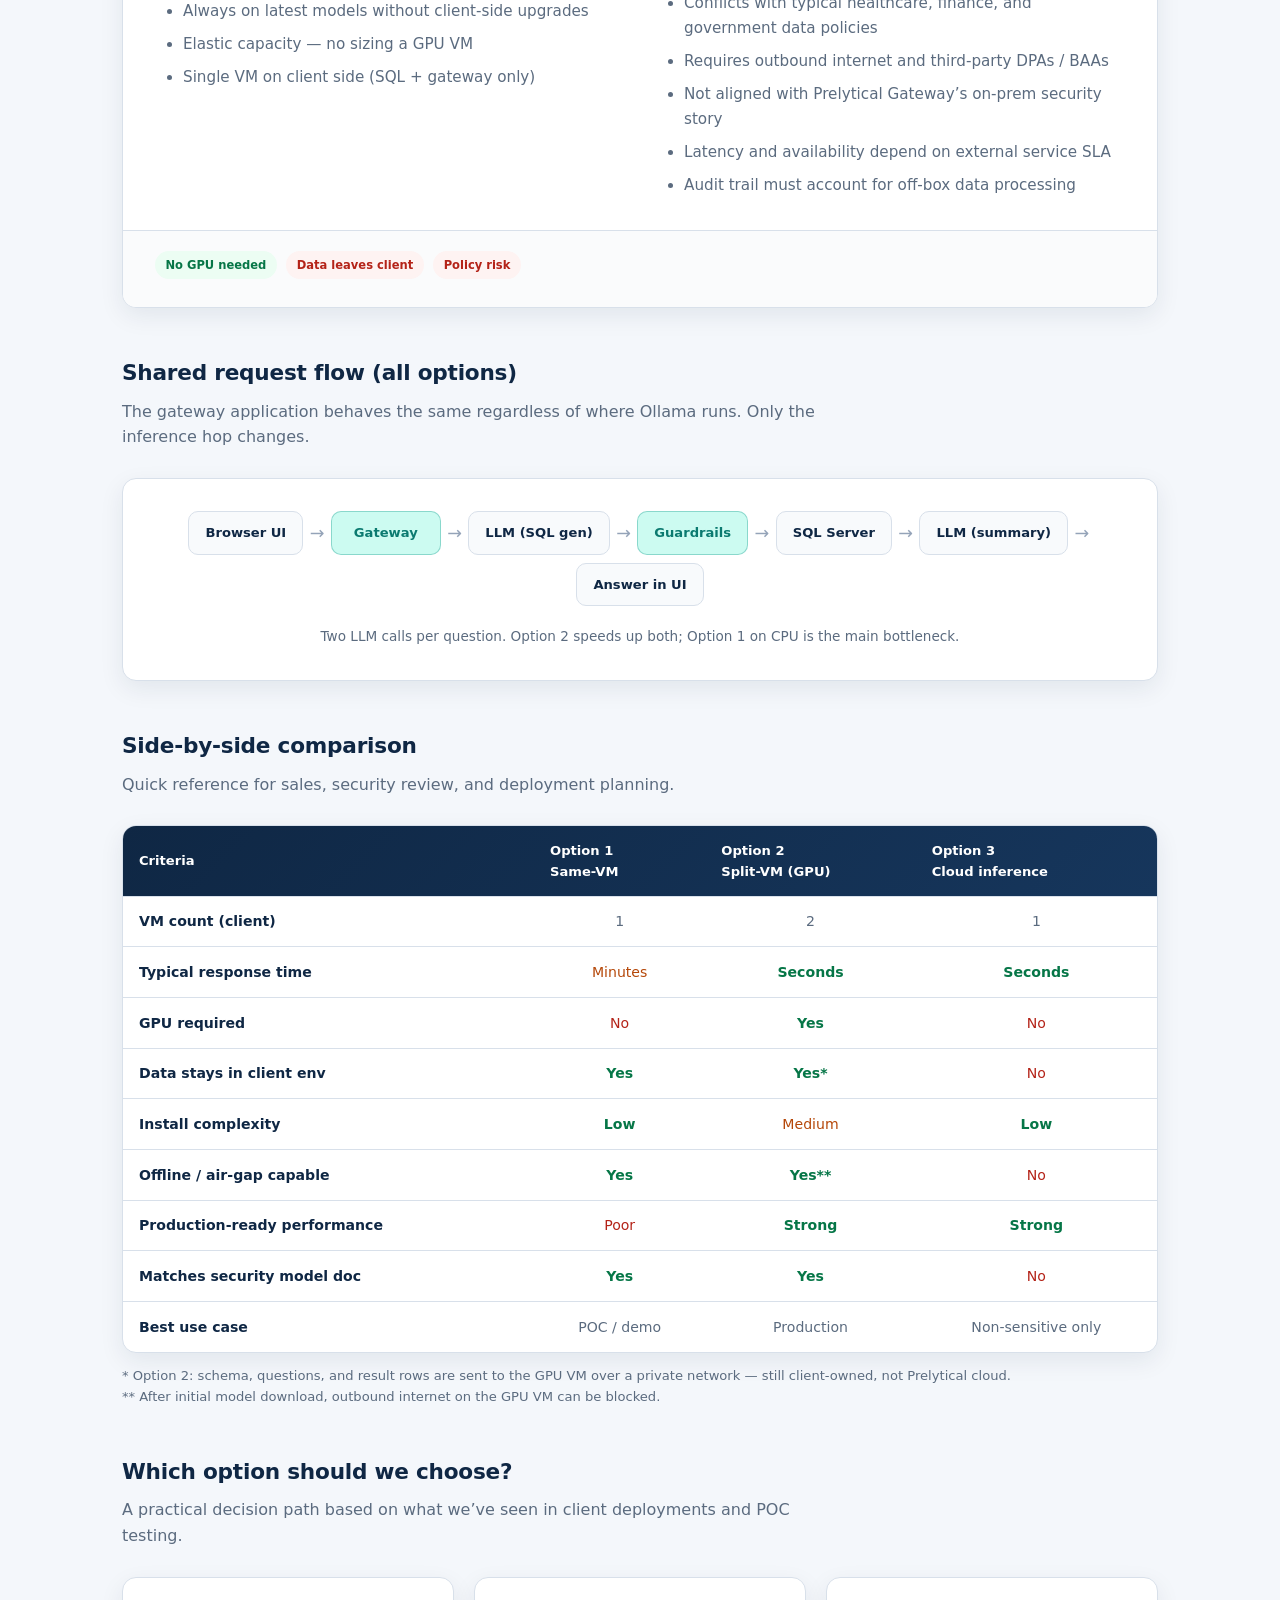
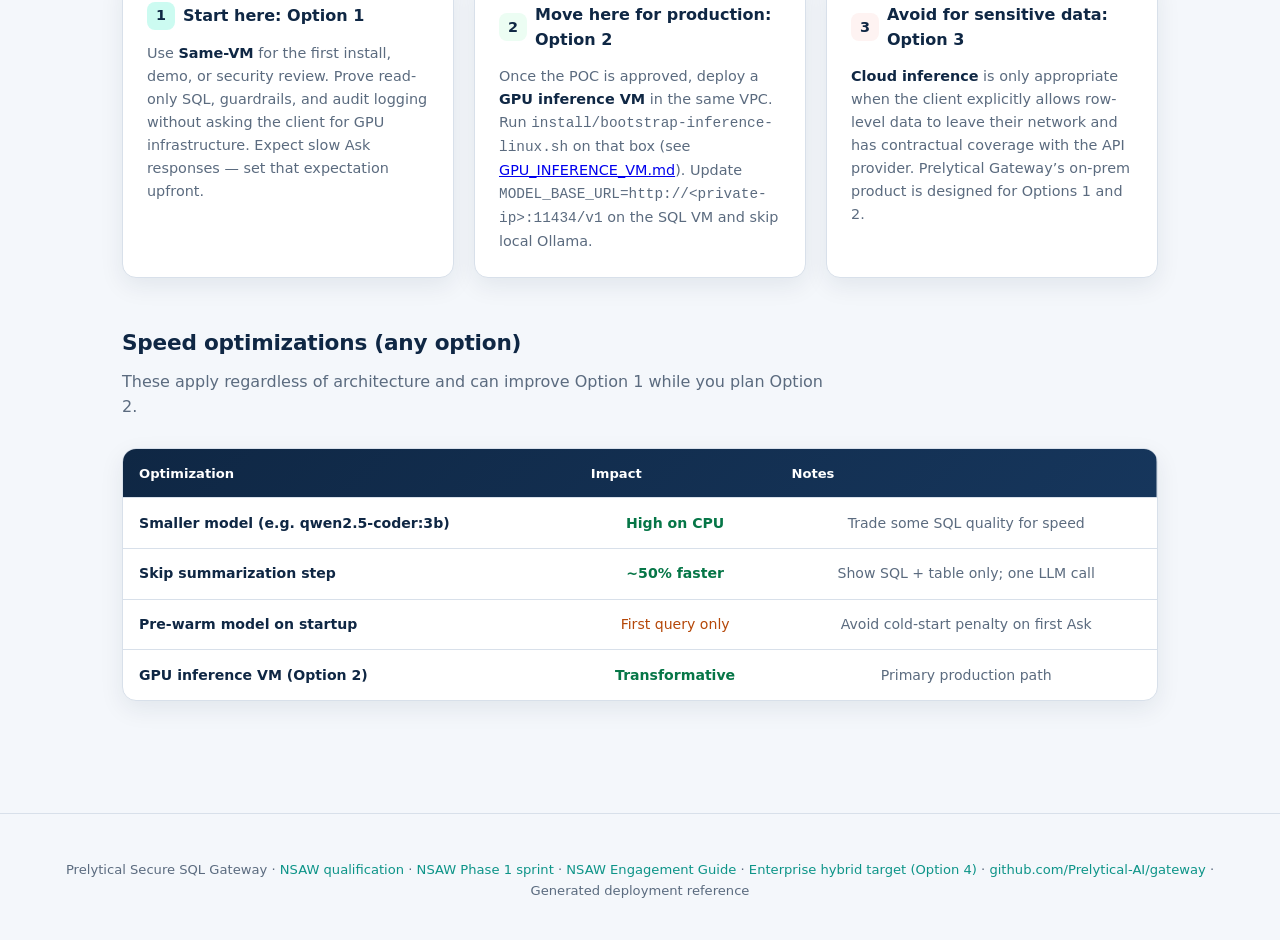
==== commit cca1ad32: "Add chat-first gateway with deep-dive investigations and NSAW docs. Replace tabbed workflows with a " ====
--- a/docs/ARCHITECTURE_OPTIONS.html
+++ b/docs/ARCHITECTURE_OPTIONS.html
@@ -862,6 +862,12 @@
   <footer>
     <p>
       Prelytical Secure SQL Gateway &middot;
+      <a href="NSAW_QUALIFICATION.html">NSAW qualification</a>
+      &middot;
+      <a href="NSAW_PHASE1_SPRINT.html">NSAW Phase 1 sprint</a>
+      &middot;
+      <a href="NSAW_ENGAGEMENT.html">NSAW Engagement Guide</a>
+      &middot;
       <a href="ENTERPRISE_ARCHITECTURE.html">Enterprise hybrid target (Option 4)</a>
       &middot;
       <a href="https://github.com/Prelytical-AI/gateway">github.com/Prelytical-AI/gateway</a>
